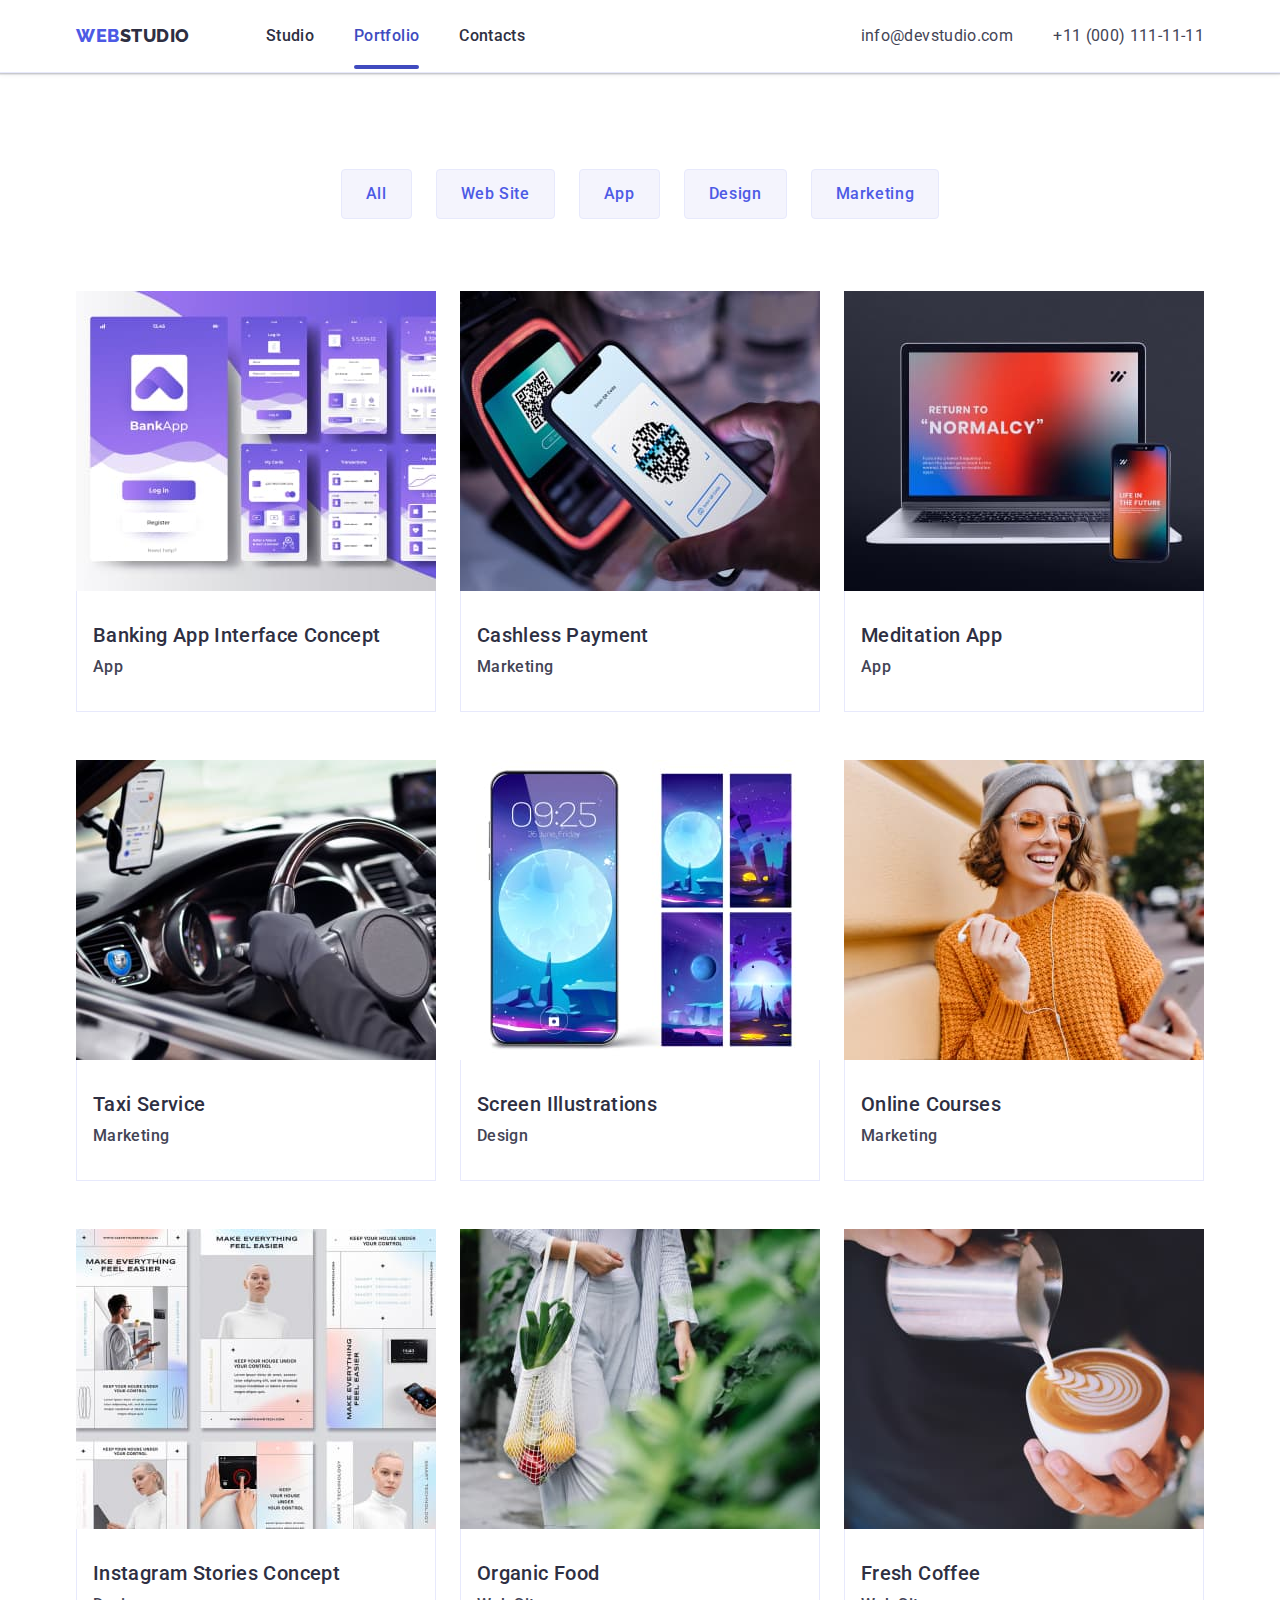
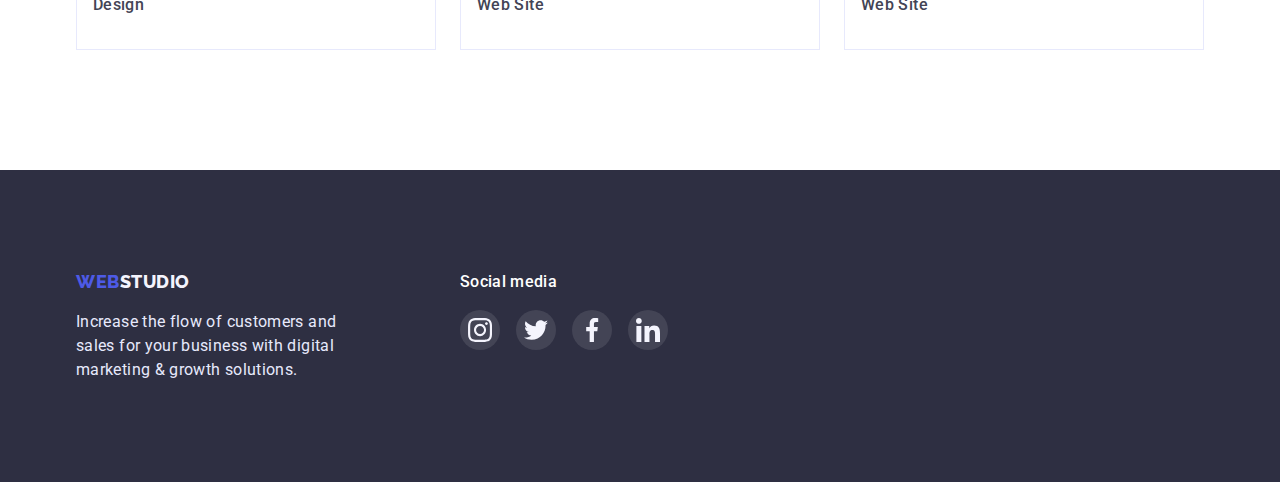
==== portfolio.html @ cc0b4521 "Initial commit" ====
<!DOCTYPE html>
<html lang="en">
  <head>
    <meta charset="UTF-8" />
    <meta http-equiv="X-UA-Compatible" content="IE=edge" />
    <meta name="viewport" content="width=device-width, initial-scale=1.0" />
    <title>Portfolio</title>
    <link
      rel="stylesheet"
      href="https://cdnjs.cloudflare.com/ajax/libs/modern-normalize/1.0.0/modern-normalize.min.css"
    />
    <link rel="stylesheet" href="./css/styles.css" />
    <link rel="preconnect" href="https://fonts.googleapis.com" />
    <link rel="preconnect" href="https://fonts.gstatic.com" crossorigin />
    <link
      href="https://fonts.googleapis.com/css2?family=Raleway:wght@800&family=Roboto:wght@400;500;700;900&display=swap"
      rel="stylesheet"
    />
  </head>
  <body>
    <header class="header">
      <div class="container header-container">
        <nav class="header-navigation">
          <a href="./index.html" class="header-link link"
            ><span class="header-link-span">Web</span>Studio</a
          >
          <ul class="header-list list">
            <li class="header-item">
              <a href="./index.html" class="header-item-link text link"
                >Studio</a
              >
            </li>
            <li class="header-item">
              <a
                href="./portfolio.html"
                class="header-item-link text link active"
                >Portfolio</a
              >
            </li>
            <li class="header-item">
              <a href="" class="header-item-link text link">Contacts</a>
            </li>
          </ul>
        </nav>
        <address class="header-address">
          <ul class="header-address-list list">
            <li class="header-address-list-item">
              <a
                href="mailto:info@devstudio.com"
                class="header-address-list-link text link"
                >info@devstudio.com</a
              >
            </li>
            <li class="header-address-list-item">
              <a
                href="tel:+110001111111"
                class="header-address-list-link text link"
                >+11 (000) 111-11-11</a
              >
            </li>
          </ul>
        </address>
      </div>
    </header>
    <main>
      <!--Portfolio section-->
      <section class="portfolio">
        <div class="container">
          <h1 class="visually-hidden">Navigation</h1>
          <ul class="portfolio-list list button-content">
            <li class="portfolio-item">
              <button type="button" class="portfolio-button">All</button>
            </li>
            <li class="portfolio-item">
              <button type="button" class="portfolio-button">Web Site</button>
            </li>
            <li class="portfolio-item">
              <button type="button" class="portfolio-button">App</button>
            </li>
            <li class="portfolio-item">
              <button type="button" class="portfolio-button">Design</button>
            </li>
            <li class="portfolio-item">
              <button type="button" class="portfolio-button">Marketing</button>
            </li>
          </ul>
          <ul class="portfolio-pictures-list list">
            <li class="portfolio-pictures-item">
              <a class="portfolio-pictures-link link" href="">
                <div class="portfolio-pictures-wrap">
                  <img
                    src="./images/portfolio-images/portfolio-1.jpg"
                    alt="portfolio example"
                    width="360"
                    height="300"
                  />
                  <p class="portfolio-pictures-overlay">
                    14 Stylish and User-Friendly App Design Concepts · Task
                    Manager App · Calorie Tracker App · Exotic Fruit Ecommerce
                    App · Cloud Storage App
                  </p>
                </div>
                <div class="portfolio-content">
                  <h2 class="portfolio-title">Banking App Interface Concept</h2>
                  <p class="portfolio-description text">App</p>
                </div>
              </a>
            </li>
            <li class="portfolio-pictures-item">
              <a class="portfolio-pictures-link link" href="">
                <div class="portfolio-pictures-wrap">
                  <img
                    src="./images/portfolio-images/portfolio-2.jpg"
                    alt="portfolio example"
                    width="360"
                    height="300"
                  />
                  <p class="portfolio-pictures-overlay">
                    14 Stylish and User-Friendly App Design Concepts · Task
                    Manager App · Calorie Tracker App · Exotic Fruit Ecommerce
                    App · Cloud Storage App
                  </p>
                </div>
                <div class="portfolio-content">
                  <h2 class="portfolio-title">Cashless Payment</h2>
                  <p class="portfolio-description text">Marketing</p>
                </div>
              </a>
            </li>
            <li class="portfolio-pictures-item">
              <a class="portfolio-pictures-link link" href="">
                <div class="portfolio-pictures-wrap">
                  <img
                    src="./images/portfolio-images/portfolio-3.jpg"
                    alt="portfolio example"
                    width="360"
                    height="300"
                  />
                  <p class="portfolio-pictures-overlay">
                    14 Stylish and User-Friendly App Design Concepts · Task
                    Manager App · Calorie Tracker App · Exotic Fruit Ecommerce
                    App · Cloud Storage App
                  </p>
                </div>
                <div class="portfolio-content">
                  <h2 class="portfolio-title">Meditation App</h2>
                  <p class="portfolio-description text">App</p>
                </div>
              </a>
            </li>
            <li class="portfolio-pictures-item">
              <a class="portfolio-pictures-link link" href="">
                <div class="portfolio-pictures-wrap">
                  <img
                    src="./images/portfolio-images/portfolio-4.jpg"
                    alt="portfolio example"
                    width="360"
                    height="300"
                  />
                  <p class="portfolio-pictures-overlay">
                    14 Stylish and User-Friendly App Design Concepts · Task
                    Manager App · Calorie Tracker App · Exotic Fruit Ecommerce
                    App · Cloud Storage App
                  </p>
                </div>
                <div class="portfolio-content">
                  <h2 class="portfolio-title">Taxi Service</h2>
                  <p class="portfolio-description text">Marketing</p>
                </div>
              </a>
            </li>
            <li class="portfolio-pictures-item">
              <a class="portfolio-pictures-link link" href="">
                <div class="portfolio-pictures-wrap">
                  <img
                    src="./images/portfolio-images/portfolio-5.jpg"
                    alt="portfolio example"
                    width="360"
                    height="300"
                  />
                  <p class="portfolio-pictures-overlay">
                    14 Stylish and User-Friendly App Design Concepts · Task
                    Manager App · Calorie Tracker App · Exotic Fruit Ecommerce
                    App · Cloud Storage App
                  </p>
                </div>
                <div class="portfolio-content">
                  <h2 class="portfolio-title">Screen Illustrations</h2>
                  <p class="portfolio-description text">Design</p>
                </div>
              </a>
            </li>
            <li class="portfolio-pictures-item">
              <a class="portfolio-pictures-link link" href="">
                <div class="portfolio-pictures-wrap">
                  <img
                    src="./images/portfolio-images/portfolio-6.jpg"
                    alt="portfolio example"
                    width="360"
                    height="300"
                  />
                  <p class="portfolio-pictures-overlay">
                    14 Stylish and User-Friendly App Design Concepts · Task
                    Manager App · Calorie Tracker App · Exotic Fruit Ecommerce
                    App · Cloud Storage App
                  </p>
                </div>
                <div class="portfolio-content">
                  <h2 class="portfolio-title">Online Courses</h2>
                  <p class="portfolio-description text">Marketing</p>
                </div>
              </a>
            </li>
            <li class="portfolio-pictures-item">
              <a class="portfolio-pictures-link link" href="">
                <div class="portfolio-pictures-wrap">
                  <img
                    src="./images/portfolio-images/portfolio-7.jpg"
                    alt="portfolio example"
                    width="360"
                    height="300"
                  />
                  <p class="portfolio-pictures-overlay">
                    14 Stylish and User-Friendly App Design Concepts · Task
                    Manager App · Calorie Tracker App · Exotic Fruit Ecommerce
                    App · Cloud Storage App
                  </p>
                </div>
                <div class="portfolio-content">
                  <h2 class="portfolio-title">Instagram Stories Concept</h2>
                  <p class="portfolio-description text">Design</p>
                </div>
              </a>
            </li>
            <li class="portfolio-pictures-item">
              <a class="portfolio-pictures-link link" href="">
                <div class="portfolio-pictures-wrap">
                  <img
                    src="./images/portfolio-images/portfolio-8.jpg"
                    alt="portfolio example"
                    width="360"
                    height="300"
                  />
                  <p class="portfolio-pictures-overlay">
                    14 Stylish and User-Friendly App Design Concepts · Task
                    Manager App · Calorie Tracker App · Exotic Fruit Ecommerce
                    App · Cloud Storage App
                  </p>
                </div>
                <div class="portfolio-content">
                  <h2 class="portfolio-title">Organic Food</h2>
                  <p class="portfolio-description text">Web Site</p>
                </div>
              </a>
            </li>
            <li class="portfolio-pictures-item">
              <a class="portfolio-pictures-link link" href="">
                <div class="portfolio-pictures-wrap">
                  <img
                    src="./images/portfolio-images/portfolio-9.jpg"
                    alt="portfolio example"
                    width="360"
                    height="300"
                  />
                  <p class="portfolio-pictures-overlay">
                    14 Stylish and User-Friendly App Design Concepts · Task
                    Manager App · Calorie Tracker App · Exotic Fruit Ecommerce
                    App · Cloud Storage App
                  </p>
                </div>
                <div class="portfolio-content">
                  <h2 class="portfolio-title">Fresh Coffee</h2>
                  <p class="portfolio-description text">Web Site</p>
                </div>
              </a>
            </li>
          </ul>
        </div>
      </section>
      <!--/Portfolio section-->
    </main>
    <footer class="footer">
      <div class="container footer-container">
        <div class="footer-main-container">
          <a href="./index.html" class="footer-link link"
            ><span class="header-link-span">Web</span>Studio</a
          >
          <p class="footer-description text">
            Increase the flow of customers and sales for your business with
            digital marketing & growth solutions.
          </p>
        </div>
        <div class="footer-social">
          <h2 class="footer-subtitle">Social media</h2>
          <ul class="footer-social-list list">
            <li class="footer-social-item">
              <a class="footer-social-link link" href="">
                <svg class="footer-social-icon">
                  <use href="./images/symbol-defs.svg#icon-instagram"></use>
                </svg>
              </a>
            </li>
            <li class="footer-social-item">
              <a class="footer-social-link link" href="">
                <svg class="footer-social-icon">
                  <use href="./images/symbol-defs.svg#icon-twitter"></use>
                </svg>
              </a>
            </li>
            <li class="footer-social-item">
              <a class="footer-social-link link" href="">
                <svg class="footer-social-icon">
                  <use href="./images/symbol-defs.svg#icon-facebook"></use>
                </svg>
              </a>
            </li>
            <li class="footer-social-item">
              <a class="footer-social-link link" href="">
                <svg class="footer-social-icon">
                  <use href="./images/symbol-defs.svg#icon-linkedin"></use>
                </svg>
              </a>
            </li>
          </ul>
        </div>
      </div>
    </footer>
  </body>
</html>
---- css/styles.css ----
:root {
  --secondary-text-font: "Raleway", sans-serif;
  --secondary-title-color: #ffffff;
  --text-color: #434455;
}
h1,
h2,
h3,
h4,
h5,
h6 {
  margin: 0;
}
p {
  margin: 0;
}
ul {
  padding: 0;
  margin: 0;
}
img {
  display: block;
  max-width: 100%;
  height: auto;
}
body {
  font-family: "Roboto", sans-serif;
  color: #2e2f42;
  line-height: 1.2;
  letter-spacing: 0.02em;
  font-size: 18px;
  font-weight: 500;
}
.container {
  width: 1158px;
  padding: 0 15px;
  margin: 0 auto;
}
.visually-hidden {
  position: absolute;
  width: 1px;
  height: 1px;
  margin: -1px;
  border: 0;
  padding: 0;
  white-space: nowrap;
  clip-path: inset(100%);
  clip: rect(0 0 0 0);
  overflow: hidden;
}
.link {
  text-decoration: none;
}
.list {
  list-style: none;
}
.text {
  font-size: 16px;
  line-height: 1.5;
}
/*---------------header---------------*/
.header {
  border-bottom: 1px solid #e7e9fc;
  box-shadow: 0px 2px 1px rgba(46, 47, 66, 0.08),
    0px 1px 1px rgba(46, 47, 66, 0.16), 0px 1px 6px rgba(46, 47, 66, 0.08);
}
.header-navigation {
  display: flex;
  align-items: center;
}
.header-container {
  display: flex;
  align-items: center;
}
.header-link {
  font-family: var(--secondary-text-font);
  font-weight: 800;
  line-height: 1.33;
  display: flex;
  align-items: center;
  letter-spacing: 0.03em;
  text-transform: uppercase;
  color: #2e2f42;
  padding: 24px 0;
  margin-right: 76px;
}
.header-link-span {
  color: #4d5ae5;
}
.header-list {
  display: flex;
  gap: 40px;
}
.header-item {
}
.header-item-link {
  color: #2e2f42;
  transition-property: color;
  transition-duration: 250ms;
  transition-timing-function: cubic-bezier(0.4, 0, 0.2, 1);
  position: relative;
}
.header-item-link:hover,
.header-item-link:focus {
  color: #404bbf;
}
.header-item-link.active {
  color: #404bbf;
}
.header-item-link.active::after {
  content: "";
  width: 100%;
  height: 4px;
  border-radius: 2px;
  background-color: #404bbf;
  position: absolute;
  left: 0;
  bottom: -24px;
}
.header-address {
  margin-left: auto;
}
.header-address-list {
  display: flex;
  align-items: center;
  gap: 40px;
}
.header-address-list-item {
}
.header-address-list-link {
  font-style: normal;
  font-weight: 400;
  color: var(--text-color);
  transition-property: color;
  transition-duration: 250ms;
  transition-timing-function: cubic-bezier(0.4, 0, 0.2, 1);
}
.header-address-list-link:hover,
.header-address-list-link:focus {
  color: #404bbf;
}
/*---------------hero---------------*/
.hero {
  background-image: linear-gradient(
      rgba(46, 47, 66, 0.7),
      rgba(46, 47, 66, 0.7)
    ),
    url(../images/hero-bg.jpg);
  background-repeat: no-repeat;
  background-position: center;
  background-size: 1440px;
  padding: 188px 0;
}
.hero-title {
  font-size: 56px;
  line-height: 1.07;
  text-align: center;
  color: var(--secondary-title-color);
  margin-bottom: 48px;
  width: 496px;
  margin-left: auto;
  margin-right: auto;
}
.hero-button {
  font-family: inherit;
  font-weight: 500;
  font-size: 16px;
  line-height: 1.5;
  letter-spacing: 0.04em;
  color: var(--secondary-title-color);
  cursor: pointer;
  background: #4d5ae5;
  display: block;
  margin: auto;
  box-shadow: 0px 4px 4px rgba(0, 0, 0, 0.15);
  border-radius: 4px;
  padding: 16px 32px;
  gap: 10px;
  transition-property: background-color, box-shadow;
  transition-duration: 250ms;
  transition-timing-function: cubic-bezier(0.4, 0, 0.2, 1);
}
.hero-button:hover,
.hero-button:focus {
  background-color: #404bbf;
}
/*---------------services---------------*/
.services {
  padding-top: 120px;
}
.services-container {
}
.services-icon-link {
  display: flex;
  justify-content: center;
  align-items: center;
  height: 112px;
  background-color: #f4f4fd;
  margin-bottom: 8px;
}
.services-icon-item {
  width: 64px;
  height: 64px;
}
.services-list {
  display: flex;
  flex-grow: 1;
  gap: 24px;
}
.services-item {
  width: calc((100% - 72px) / 4);
}
.services-subtitle {
  font-size: 20px;
  margin-bottom: 8px;
  font-weight: 500;
}
.services-description {
  color: var(--text-color);
  font-weight: 400;
}
/*---------------gallery---------------*/
.gallery {
  padding: 120px 0;
}
.gallery-content {
  display: flex;
  flex-wrap: wrap;
  gap: 24px;
}
.gallery-title {
  font-size: 36px;
  line-height: 1.11;
  text-align: center;
  text-transform: capitalize;
  margin-bottom: 72px;
}
.gallery-list {
}
.gallery-item {
}
/*---------------team---------------*/
.team {
  background: #f4f4fd;
  padding: 120px 0;
}
.team-container {
}
.team-title {
  font-size: 36px;
  line-height: 1.11;
  text-align: center;
  text-transform: capitalize;
  margin-bottom: 72px;
}
.team-list {
  display: flex;
  flex-wrap: wrap;
  gap: 24px;
}
.team-item {
}
.team-content {
  background: var(--secondary-title-color);
  box-shadow: 0px 1px 6px rgba(46, 47, 66, 0.08),
    0px 1px 1px rgba(46, 47, 66, 0.16), 0px 2px 1px rgba(46, 47, 66, 0.08);
  border-radius: 0px 0px 4px 4px;
  padding: 32px 16px;
}
.team-subtitle {
  font-size: 20px;
  text-align: center;
  margin-bottom: 8px;
  font-weight: 500;
}
.team-description {
  font-weight: 400;
  text-align: center;
  color: var(--text-color);
  margin-bottom: 8px;
}
.team-social-list {
  display: flex;
  gap: 24px;
  justify-content: center;
}
.team-social-item {
}
.team-social-link {
  display: flex;
  justify-content: center;
  align-items: center;
  width: 40px;
  height: 40px;
  border-radius: 50%;
  background-color: #4d5ae5;
  transition-property: background-color;
  transition-duration: 250ms;
  transition-timing-function: cubic-bezier(0.4, 0, 0.2, 1);
}
.team-social-link:is(:hover, :focus) {
  background-color: #404bbf;
}
.team-social-icon {
  width: 16px;
  height: 16px;
}
/*---------------customers---------------*/
.customers {
  padding: 130px 0 120px;
}
.customers-subtitle {
  font-size: 36px;
  line-height: 1.11;
  text-align: center;
  letter-spacing: 0.02em;
  text-transform: capitalize;
  margin-bottom: 72px;
}
.customers-list {
  display: flex;
  gap: 24px;
  justify-content: center;
  align-items: center;
}
.customers-item {
}
.customers-item:focus {
  border: 1px solid #404bbf;
  border-radius: 4px;
}

.customers-link {
  display: flex;
  align-items: center;
  justify-content: center;
  border: 1px solid #8e8f99;
  border-radius: 4px;
  width: 168px;
  height: 88px;
  color: #8e8f99;
  transition-property: color, border-color;
  transition-duration: 250ms;
  transition-timing-function: cubic-bezier(0.4, 0, 0.2, 1);
}
.customers-link:is(:hover, :focus) {
  color: #404bbf;
  border-color: #404bbf;
}
.customers-icon {
  width: 104px;
  height: 56px;
  fill: currentColor;
}
/*---------------footer---------------*/
.footer {
  background: #2e2f42;
  padding: 100px 0;
}
.footer-container {
  display: flex;
}
.footer-main-container {
  margin-right: 120px;
}
.footer-link {
  font-family: var(--secondary-text-font);
  font-weight: 800;
  line-height: 1.33;
  display: flex;
  align-items: center;
  letter-spacing: 0.03em;
  text-transform: uppercase;
  color: #f4f4fd;
  margin-bottom: 16px;
}
.footer-description {
  color: #e7e9fc;
  font-weight: 400;
  max-width: 264px;
}
.footer-social {
}
.footer-subtitle {
  font-weight: 500;
  font-size: 16px;
  line-height: 1.5;
  letter-spacing: 0.02em;
  color: var(--secondary-title-color);
  margin-bottom: 16px;
}
.footer-social-list {
  display: flex;
  gap: 16px;
  align-items: center;
}
.footer-social-item {
}
.footer-social-item:focus {
  background-color: #31d0aa;
}
.footer-social-link {
  display: flex;
  justify-content: center;
  align-items: center;
  width: 40px;
  height: 40px;
  border-radius: 50%;
  background-color: rgba(255, 255, 255, 0.1);
  color: #f4f4fd;
  transition-property: background-color;
  transition-duration: 250ms;
  transition-timing-function: cubic-bezier(0.4, 0, 0.2, 1);
}
.footer-social-link:is(:hover, :focus) {
  background-color: #31d0aa;
}
.footer-social-icon {
  width: 24px;
  height: 24px;
}
.footer-subscribe {
  margin-left: 80px;
}
.subscribe-text {
  font-weight: 500;
  font-size: 16px;
  line-height: 1.5;
  letter-spacing: 0.02em;
  color: var(--secondary-title-color);
  margin-bottom: 16px;
}
.footer-subscribe-form {
  display: flex;
  gap: 24px;
}
.footer-input {
  border: 1px solid rgba(255, 255, 255, 0.3);
  filter: drop-shadow(0px 4px 4px rgba(0, 0, 0, 0.15));
  color: rgba(255, 255, 255, 0.6);
  border-radius: 4px;
  min-width: 264px;
  min-height: 40px;
  background-color: transparent;
  outline: transparent;
  padding: 8px 16px;
  transition: border-color 250ms cubic-bezier(0.4, 0, 0.2, 1);
}
.footer-input:focus {
  border-color: #4d5ae5;
}
.footer-input::placeholder {
  font-weight: 400;
  font-size: 12px;
  line-height: 2;
  letter-spacing: 0.04em;
  color: rgba(255, 255, 255, 0.6);
  padding-bottom: 16px;
}
.footer-submit-button {
  display: flex;
  gap: 16px;
  align-items: center;
  justify-content: center;
  cursor: pointer;
  font-family: inherit;
  font-weight: 500;
  font-size: 16px;
  line-height: 1.5;
  letter-spacing: 0.04em;
  height: 40px;
  min-width: 165px;
  color: var(--secondary-title-color);
  padding: 8px 24px;
  background-color: #4d5ae5;
  border-radius: 4px;
  transition-property: background-color;
  transition-duration: 250ms;
  transition-timing-function: cubic-bezier(0.4, 0, 0.2, 1);
}
.footer-submit-button:is(:hover, :focus) {
  background-color: #404bbf;
}

.telegram-button {
  fill: #fff;
}

/*---------------portfolio---------------*/
.portfolio {
  padding-top: 96px;
  padding-bottom: 120px;
}
.portfolio-list {
  display: flex;
  justify-content: center;
  gap: 24px;
  margin-bottom: 72px;
}
.portfolio-item {
}
.portfolio-button {
  font-family: inherit;
  font-weight: 500;
  font-size: 16px;
  line-height: 1.5;
  letter-spacing: 0.04em;
  color: #4d5ae5;
  cursor: pointer;
  background: #f4f4fd;
  padding: 12px 24px;
  border: 1px solid #e7e9fc;
  border-radius: 4px;
  transition-property: background-color, box-shadow, color, border-color;
  transition-duration: 250ms;
  transition-timing-function: cubic-bezier(0.4, 0, 0.2, 1);
}
.portfolio-button:hover,
.portfolio-button:focus {
  color: #ffffff;
  background-color: #404bbf;
  border-color: #404bbf;
  box-shadow: 0px 3px 1px rgba(0, 0, 0, 0.1), 0px 2px 1px rgba(0, 0, 0, 0.08),
    0px 2px 2px rgba(0, 0, 0, 0.12);
}
.portfolio-content {
  background: #ffffff;
  border: 1px solid #e7e9fc;
  border-top: none;
  padding: 32px 16px;
  transition-property: box-shadow;
  transition-duration: 250ms;
  transition-timing-function: cubic-bezier(0.4, 0, 0.2, 1);
}
.portfolio-content:is(:hover, :focus) {
  box-shadow: 0px 1px 6px rgba(46, 47, 66, 0.08),
    0px 1px 1px rgba(46, 47, 66, 0.16), 0px 2px 1px rgba(46, 47, 66, 0.08);
}
.portfolio-pictures-list {
  display: flex;
  flex-wrap: wrap;
  gap: 48px 24px;
}
.portfolio-pictures-link {
  display: block;
  transition-property: box-shadow;
  transition-duration: 250ms;
  transition-timing-function: cubic-bezier(0.4, 0, 0.2, 1);
}
.portfolio-pictures-link:hover {
  box-shadow: 0px 1px 6px rgba(46, 47, 66, 0.08),
    0px 1px 1px rgba(46, 47, 66, 0.16), 0px 2px 1px rgba(46, 47, 66, 0.08);
}
.portfolio-pictures-item {
}
.portfolio-pictures-wrap {
  position: relative;
  overflow: hidden;
}
.portfolio-pictures-overlay {
  font-weight: 400;
  font-size: 16px;
  line-height: 1.5;
  letter-spacing: 0.02em;
  color: #f4f4fd;
  background-color: #4d5ae5;
  padding: 40px 32px;
  position: absolute;
  top: 0;
  left: 0;
  width: 100%;
  height: 100%;
  transform: translateY(100%);
  transition: transform 250ms cubic-bezier(0.4, 0, 0.2, 1);
  overflow: auto;
}
.portfolio-pictures-link:hover .portfolio-pictures-overlay {
  transform: translateY(0);
}
.portfolio-title {
  font-size: 20px;
  font-weight: 500;
  margin-bottom: 8px;
  color: #2e2f42;
}
.portfolio-description {
  color: var(--text-color);
}
/*---------------modal---------------*/
.backdrop {
  background-color: rgba(46, 47, 66, 0.4);
  width: 100%;
  height: 100%;
  position: fixed;
  top: 0;
  left: 0;
  transition-property: opacity, visibility;
  transition-duration: 250ms;
  transition-timing-function: cubic-bezier(0.4, 0, 0.2, 1);
}
.modal {
  width: 408px;
  height: 584px;
  padding: 72px 24px 24px;
  background-color: #fcfcfc;
  box-shadow: 0px 1px 1px rgba(0, 0, 0, 0.14), 0px 1px 3px rgba(0, 0, 0, 0.12),
    0px 2px 1px rgba(0, 0, 0, 0.2);
  border-radius: 4px;
  position: absolute;
  top: 50%;
  left: 50%;
  transform: translate(-50%, -50%);
}
.modal-close-button {
  background-color: #e7e9fc;
  border: 1px solid rgba(0, 0, 0, 0.1);
  border-radius: 50%;
  cursor: pointer;
  margin-left: auto;
  width: 24px;
  height: 24px;
  display: flex;
  justify-content: center;
  align-items: center;
  transition: background-color 250ms cubic-bezier(0.4, 0, 0.2, 1);
  position: absolute;
  left: 0;
  top: 24px;
  transform: translateX(360px);
}
.modal-close-button:is(:hover, :focus) {
  background-color: #404bbf;
}
.modal-close-button:is(:hover, :focus) .modal-close-item {
  fill: #fff;
}
.modal-close-item {
  width: 8px;
  height: 8px;
  fill: #000;
  transition: fill 250ms cubic-bezier(0.4, 0, 0.2, 1);
}
.is-hidden {
  opacity: 0;
  visibility: hidden;
  pointer-events: none;
}
.modal-title {
  font-size: 16px;
  line-height: 1.5;
  text-align: center;
  letter-spacing: 0.02em;
  color: #2e2f42;
  margin-bottom: 16px;
}
.modal-form {
}
.modal-label {
  font-weight: 400;
  font-size: 12px;
  line-height: 1.16;
  letter-spacing: 0.01em;
  color: #8e8f99;
  margin-bottom: 4px;
  display: block;
}
.modal-form-input {
  border: 1px solid rgba(33, 33, 33, 0.2);
  border-radius: 4px;
  width: 100%;
  height: 40px;
  padding: 8px 16px;
  padding-left: 38px;
  transition: border-color 250ms cubic-bezier(0.4, 0, 0.2, 1);
  overflow: auto;
  outline: transparent;
}
.modal-form-input:focus {
  border-color: #4d5ae5;
}
.modal-form-input:focus + .modal-form-icon {
  fill: #4d5ae5;
}
.modal-form-group {
  position: relative;
  margin-bottom: 8px;
}
.modal-form-icon {
  position: absolute;
  left: 16px;
  top: 50%;
  transform: translateY(-50%);
  transition: fill 250ms cubic-bezier(0.4, 0, 0.2, 1);
}
.modal-form-phone {
}
.modal-form-email {
}
.modal-form-comment {
}
.modal-form-textarea {
  min-height: 120px;
  border: 1px solid rgba(33, 33, 33, 0.2);
  border-radius: 4px;
  width: 100%;
  height: 40px;
  padding: 8px 16px;
  transition: border-color 250ms cubic-bezier(0.4, 0, 0.2, 1);
  overflow: auto;
  outline: transparent;
  resize: none;
  display: block;
  margin-top: 4px;
}
.modal-form-textarea:focus {
  border-color: #4d5ae5;
}
.modal-textarea {
  font-weight: 400;
  font-size: 12px;
  line-height: 1.16;
  letter-spacing: 0.01em;
  color: #8e8f99;
  display: block;
}
.modal-form-textarea::placeholder {
  font-weight: 400;
  font-size: 12px;
  line-height: 1.33;
  letter-spacing: 0.04em;
  color: rgba(117, 117, 117, 0.5);
}
.modal-check-label {
  display: flex;
  justify-content: center;
  align-items: center;
  margin-top: 16px;
}
.modal-form-checkbox {
}
.modal-form-check-icon {
  display: flex;
  justify-content: center;
  align-items: center;
  width: 16px;
  height: 16px;
  border: 1.25px solid #2e2f42;
  border-radius: 2px;
  margin-right: 8px;
  transition: background-color, border-color 250ms cubic-bezier(0.4, 0, 0.2, 1);
}
.checkbox-icon {
  opacity: 0;
  transition: fill, opacity 250ms cubic-bezier(0.4, 0, 0.2, 1);
}
.modal-form-checkbox:checked + .modal-form-check-icon {
  background-color: #404bbf;
  border-color: #404bbf;
}
.modal-form-checkbox:checked + .modal-form-check-icon .checkbox-icon {
  opacity: 1;
  fill: #f4f4fd;
}
.modal-form-option {
  font-weight: 400;
  font-size: 12px;
  line-height: 1.16;
  letter-spacing: 0.01em;
  color: #8e8f99;
  margin-bottom: 4px;
  display: flex;
  align-items: center;
}
.modal-form-link {
  margin-left: 4px;
  text-decoration-line: underline;
  color: #4d5ae5;
}
.modal-form-button {
  font-family: inherit;
  font-weight: 500;
  font-size: 16px;
  line-height: 1.5;
  letter-spacing: 0.04em;
  color: #fff;
  background-color: #4d5ae5;
  cursor: pointer;
  padding: 16px 32px;
  border: 1px solid #e7e9fc;
  border-radius: 4px;
  box-shadow: 0px 4px 4px rgba(0, 0, 0, 0.15);
  width: 169px;
  height: 56px;
  display: block;
  margin: 24px auto 0;
}
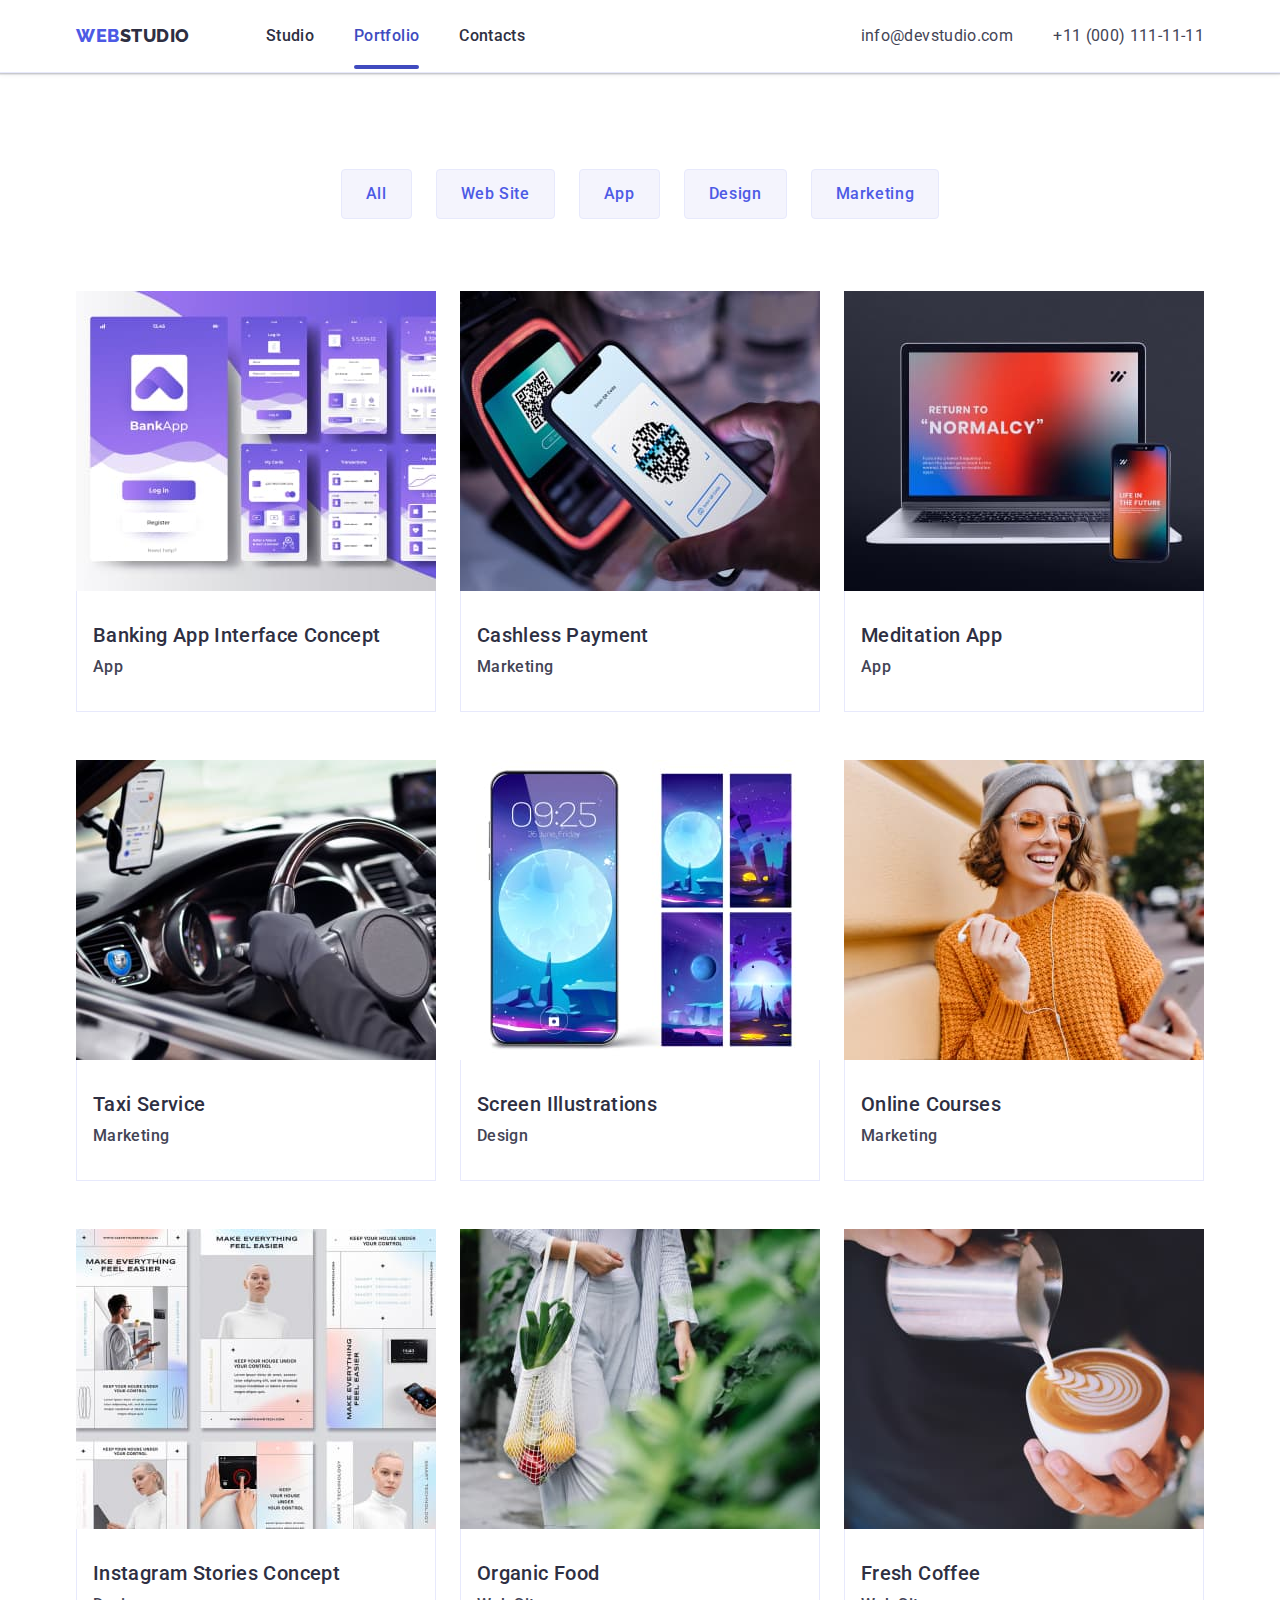
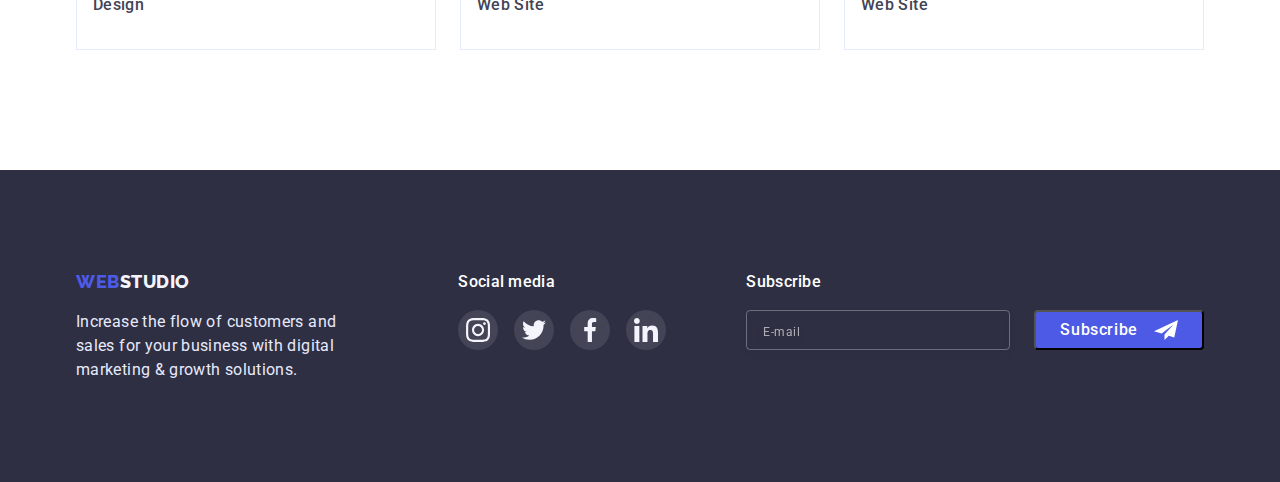
==== commit 7fb5e1da: "Homework draft" ====
--- a/portfolio.html
+++ b/portfolio.html
@@ -323,6 +323,23 @@
             </li>
           </ul>
         </div>
+        <div class="footer-subscribe">
+          <p class="subscribe-text">Subscribe</p>
+          <form class="footer-subscribe-form">
+            <input
+              type="text"
+              name="subscribe"
+              class="footer-input"
+              placeholder="E-mail"
+            />
+            <button type="submit" class="footer-submit-button">
+              Subscribe
+              <svg class="telegram-button" width="24px" height="24px">
+                <use href="./images/symbol-defs.svg#icon-telegram"></use>
+              </svg>
+            </button>
+          </form>
+        </div>
       </div>
     </footer>
   </body>
--- a/css/styles.css
+++ b/css/styles.css
@@ -186,21 +186,15 @@
 }
 /*---------------services---------------*/
 .services {
-  padding-top: 120px;
+  padding-top: 96px;
+  padding-bottom: 96px;
 }
 .services-container {
 }
 .services-icon-link {
-  display: flex;
-  justify-content: center;
-  align-items: center;
-  height: 112px;
-  background-color: #f4f4fd;
-  margin-bottom: 8px;
+  display: none;
 }
 .services-icon-item {
-  width: 64px;
-  height: 64px;
 }
 .services-list {
   display: flex;
@@ -242,7 +236,8 @@
 /*---------------team---------------*/
 .team {
   background: #f4f4fd;
-  padding: 120px 0;
+  padding-top: 96px;
+  padding-bottom: 96px;
 }
 .team-container {
 }
@@ -259,6 +254,7 @@
   gap: 24px;
 }
 .team-item {
+  width: 100%;
 }
 .team-content {
   background: var(--secondary-title-color);
@@ -307,7 +303,8 @@
 }
 /*---------------customers---------------*/
 .customers {
-  padding: 130px 0 120px;
+  padding-top: 96px;
+  padding-bottom: 96px;
 }
 .customers-subtitle {
   font-size: 36px;
@@ -324,6 +321,7 @@
   align-items: center;
 }
 .customers-item {
+  width: calc((100% - 48px) / 2);
 }
 .customers-item:focus {
   border: 1px solid #404bbf;
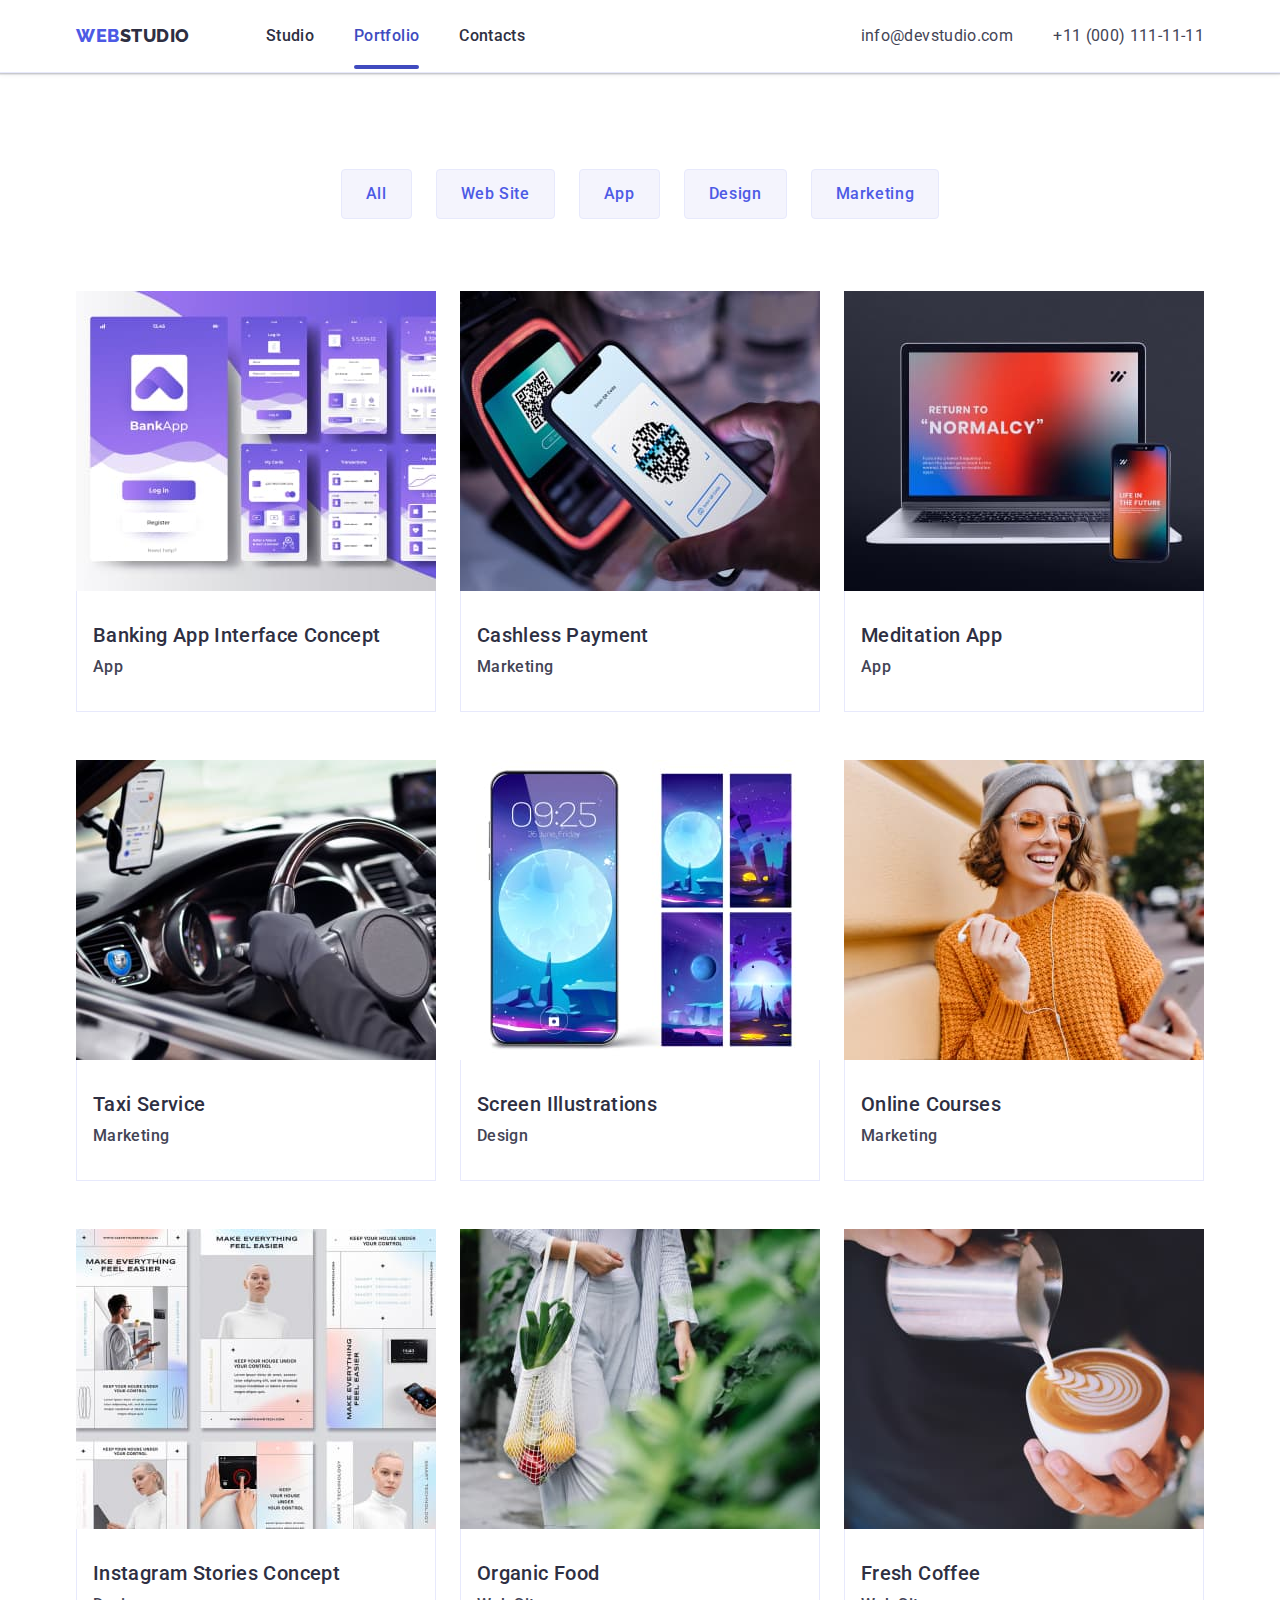
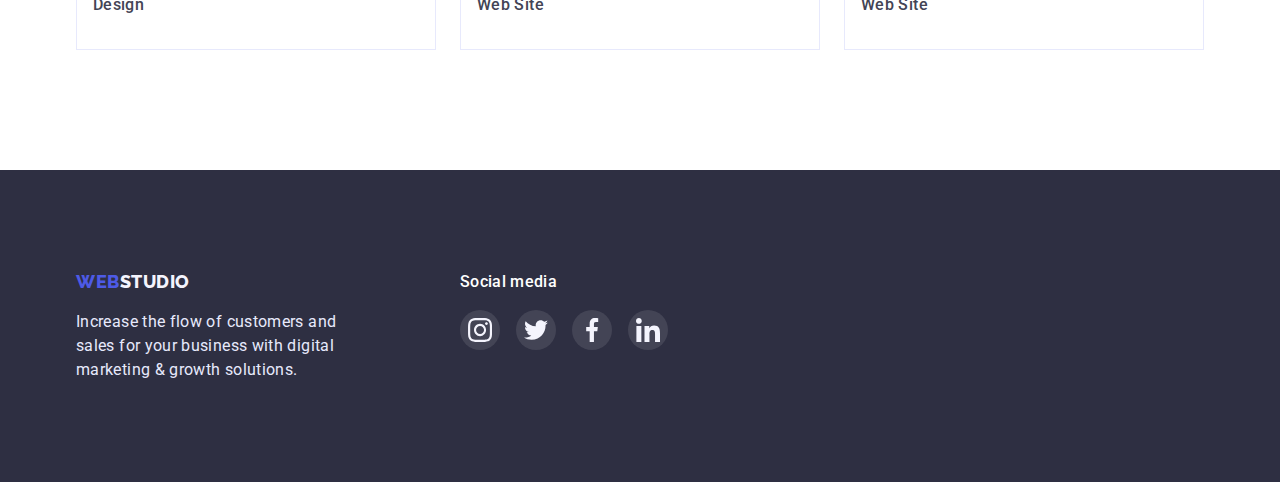
==== commit 12bfb054: "Revert "Homework draft"" ====
--- a/portfolio.html
+++ b/portfolio.html
@@ -323,23 +323,6 @@
             </li>
           </ul>
         </div>
-        <div class="footer-subscribe">
-          <p class="subscribe-text">Subscribe</p>
-          <form class="footer-subscribe-form">
-            <input
-              type="text"
-              name="subscribe"
-              class="footer-input"
-              placeholder="E-mail"
-            />
-            <button type="submit" class="footer-submit-button">
-              Subscribe
-              <svg class="telegram-button" width="24px" height="24px">
-                <use href="./images/symbol-defs.svg#icon-telegram"></use>
-              </svg>
-            </button>
-          </form>
-        </div>
       </div>
     </footer>
   </body>
--- a/css/styles.css
+++ b/css/styles.css
@@ -186,15 +186,21 @@
 }
 /*---------------services---------------*/
 .services {
-  padding-top: 96px;
-  padding-bottom: 96px;
+  padding-top: 120px;
 }
 .services-container {
 }
 .services-icon-link {
-  display: none;
+  display: flex;
+  justify-content: center;
+  align-items: center;
+  height: 112px;
+  background-color: #f4f4fd;
+  margin-bottom: 8px;
 }
 .services-icon-item {
+  width: 64px;
+  height: 64px;
 }
 .services-list {
   display: flex;
@@ -236,8 +242,7 @@
 /*---------------team---------------*/
 .team {
   background: #f4f4fd;
-  padding-top: 96px;
-  padding-bottom: 96px;
+  padding: 120px 0;
 }
 .team-container {
 }
@@ -254,7 +259,6 @@
   gap: 24px;
 }
 .team-item {
-  width: 100%;
 }
 .team-content {
   background: var(--secondary-title-color);
@@ -303,8 +307,7 @@
 }
 /*---------------customers---------------*/
 .customers {
-  padding-top: 96px;
-  padding-bottom: 96px;
+  padding: 130px 0 120px;
 }
 .customers-subtitle {
   font-size: 36px;
@@ -321,7 +324,6 @@
   align-items: center;
 }
 .customers-item {
-  width: calc((100% - 48px) / 2);
 }
 .customers-item:focus {
   border: 1px solid #404bbf;
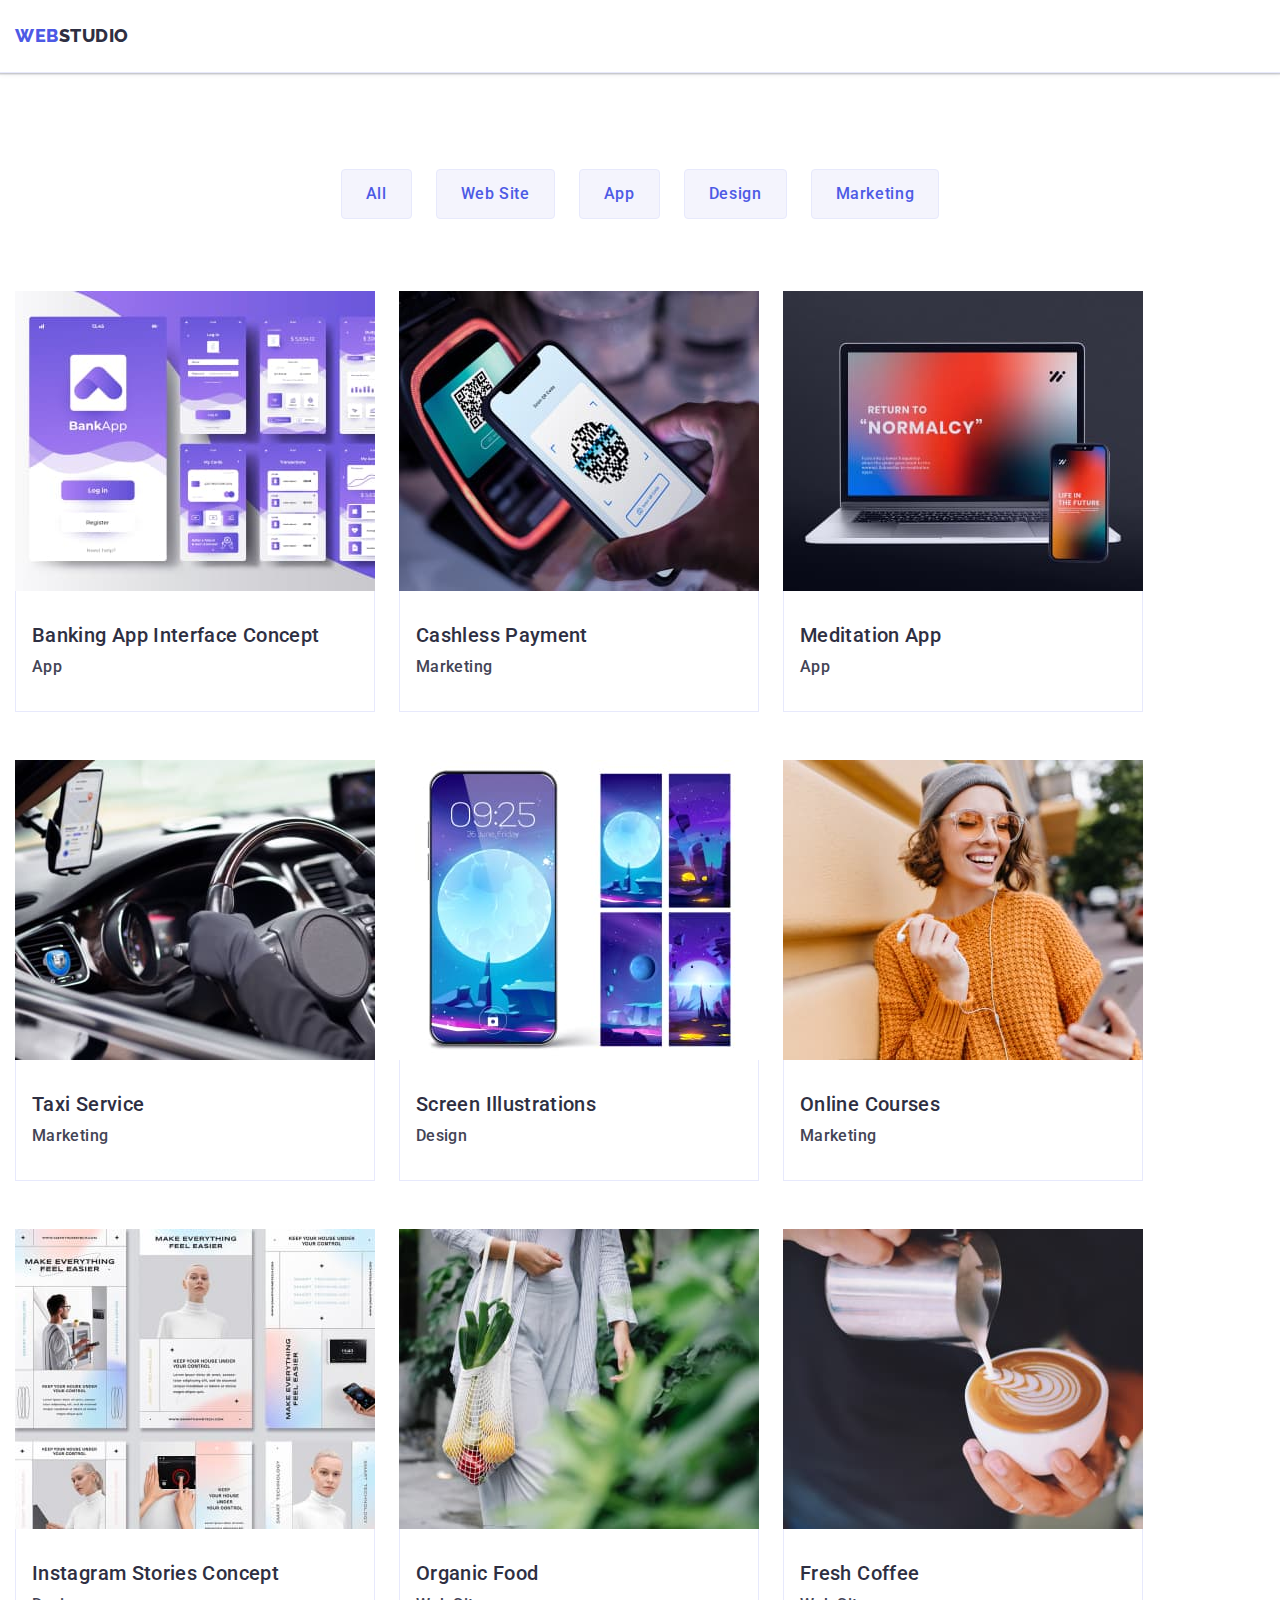
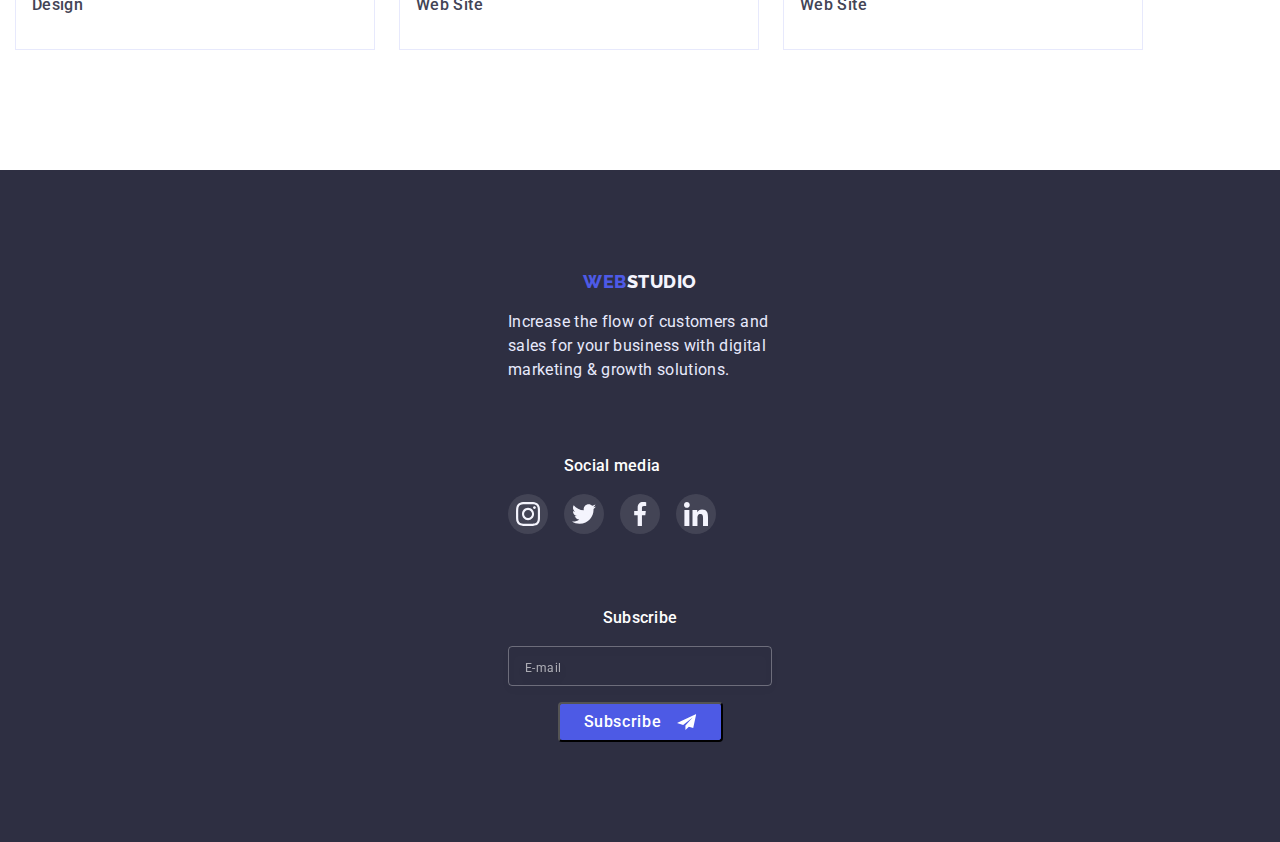
==== commit 0103cf28: "Adapted" ====
--- a/portfolio.html
+++ b/portfolio.html
@@ -281,47 +281,67 @@
     </main>
     <footer class="footer">
       <div class="container footer-container">
-        <div class="footer-main-container">
-          <a href="./index.html" class="footer-link link"
-            ><span class="header-link-span">Web</span>Studio</a
-          >
-          <p class="footer-description text">
-            Increase the flow of customers and sales for your business with
-            digital marketing & growth solutions.
-          </p>
+        <div class="footer-wrap-tab">
+          <div class="footer-main-container">
+            <a href="./index.html" class="footer-link link"
+              ><span class="header-link-span">Web</span>Studio</a
+            >
+            <p class="footer-description text">
+              Increase the flow of customers and sales for your business with
+              digital marketing & growth solutions.
+            </p>
+          </div>
+          <div class="footer-social">
+            <h2 class="footer-subtitle">Social media</h2>
+            <ul class="footer-social-list list">
+              <li class="footer-social-item">
+                <a class="footer-social-link link" href="">
+                  <svg class="footer-social-icon">
+                    <use href="./images/symbol-defs.svg#icon-instagram"></use>
+                  </svg>
+                </a>
+              </li>
+              <li class="footer-social-item">
+                <a class="footer-social-link link" href="">
+                  <svg class="footer-social-icon">
+                    <use href="./images/symbol-defs.svg#icon-twitter"></use>
+                  </svg>
+                </a>
+              </li>
+              <li class="footer-social-item">
+                <a class="footer-social-link link" href="">
+                  <svg class="footer-social-icon">
+                    <use href="./images/symbol-defs.svg#icon-facebook"></use>
+                  </svg>
+                </a>
+              </li>
+              <li class="footer-social-item">
+                <a class="footer-social-link link" href="">
+                  <svg class="footer-social-icon">
+                    <use href="./images/symbol-defs.svg#icon-linkedin"></use>
+                  </svg>
+                </a>
+              </li>
+            </ul>
+          </div>
         </div>
-        <div class="footer-social">
-          <h2 class="footer-subtitle">Social media</h2>
-          <ul class="footer-social-list list">
-            <li class="footer-social-item">
-              <a class="footer-social-link link" href="">
-                <svg class="footer-social-icon">
-                  <use href="./images/symbol-defs.svg#icon-instagram"></use>
-                </svg>
-              </a>
-            </li>
-            <li class="footer-social-item">
-              <a class="footer-social-link link" href="">
-                <svg class="footer-social-icon">
-                  <use href="./images/symbol-defs.svg#icon-twitter"></use>
-                </svg>
-              </a>
-            </li>
-            <li class="footer-social-item">
-              <a class="footer-social-link link" href="">
-                <svg class="footer-social-icon">
-                  <use href="./images/symbol-defs.svg#icon-facebook"></use>
-                </svg>
-              </a>
-            </li>
-            <li class="footer-social-item">
-              <a class="footer-social-link link" href="">
-                <svg class="footer-social-icon">
-                  <use href="./images/symbol-defs.svg#icon-linkedin"></use>
-                </svg>
-              </a>
-            </li>
-          </ul>
+        <div class="footer-subscribe">
+          <p class="subscribe-text">Subscribe</p>
+          <form class="footer-subscribe-form">
+            <input
+              type="text"
+              name="subscribe"
+              class="footer-input"
+              placeholder="E-mail"
+            />
+
+            <button type="submit" class="footer-submit-button">
+              Subscribe
+              <svg class="telegram-button" width="24px" height="24px">
+                <use href="./images/symbol-defs.svg#icon-telegram"></use>
+              </svg>
+            </button>
+          </form>
         </div>
       </div>
     </footer>
--- a/css/styles.css
+++ b/css/styles.css
@@ -32,7 +32,7 @@
   font-weight: 500;
 }
 .container {
-  width: 1158px;
+  width: 100%;
   padding: 0 15px;
   margin: 0 auto;
 }
@@ -64,11 +64,11 @@
   box-shadow: 0px 2px 1px rgba(46, 47, 66, 0.08),
     0px 1px 1px rgba(46, 47, 66, 0.16), 0px 1px 6px rgba(46, 47, 66, 0.08);
 }
+.header-container {
+  display: flex;
+  align-items: center;
+}
 .header-navigation {
-  display: flex;
-  align-items: center;
-}
-.header-container {
   display: flex;
   align-items: center;
 }
@@ -88,56 +88,23 @@
   color: #4d5ae5;
 }
 .header-list {
-  display: flex;
-  gap: 40px;
-}
-.header-item {
-}
-.header-item-link {
-  color: #2e2f42;
-  transition-property: color;
-  transition-duration: 250ms;
-  transition-timing-function: cubic-bezier(0.4, 0, 0.2, 1);
-  position: relative;
-}
-.header-item-link:hover,
-.header-item-link:focus {
-  color: #404bbf;
-}
-.header-item-link.active {
-  color: #404bbf;
-}
-.header-item-link.active::after {
-  content: "";
-  width: 100%;
-  height: 4px;
-  border-radius: 2px;
-  background-color: #404bbf;
+  display: none;
+}
+.header-address-list {
+  display: none;
+}
+.menu-open-button {
+  width: 32px;
+  height: 22px;
+  background-color: transparent;
+  border: none;
+  cursor: pointer;
+  display: flex;
+  justify-content: center;
+  align-items: center;
   position: absolute;
-  left: 0;
-  bottom: -24px;
-}
-.header-address {
-  margin-left: auto;
-}
-.header-address-list {
-  display: flex;
-  align-items: center;
-  gap: 40px;
-}
-.header-address-list-item {
-}
-.header-address-list-link {
-  font-style: normal;
-  font-weight: 400;
-  color: var(--text-color);
-  transition-property: color;
-  transition-duration: 250ms;
-  transition-timing-function: cubic-bezier(0.4, 0, 0.2, 1);
-}
-.header-address-list-link:hover,
-.header-address-list-link:focus {
-  color: #404bbf;
+  right: 24px;
+  top: auto;
 }
 /*---------------hero---------------*/
 .hero {
@@ -145,21 +112,33 @@
       rgba(46, 47, 66, 0.7),
       rgba(46, 47, 66, 0.7)
     ),
-    url(../images/hero-bg.jpg);
+    url(../images/bg-tel.jpg);
   background-repeat: no-repeat;
   background-position: center;
-  background-size: 1440px;
-  padding: 188px 0;
+  background-size: cover;
+  padding: 112px 0;
+}
+@media (min-device-pixel-ratio: 2),
+  (min-resolution: 192dpi),
+  (min-resolution: 2ddpx) {
+  .hero {
+    background-image: linear-gradient(
+        rgba(46, 47, 66, 0.7),
+        rgba(46, 47, 66, 0.7)
+      ),
+      url(../images/bg-tel-2x.jpg);
+  }
+}
+.hero-container {
 }
 .hero-title {
-  font-size: 56px;
+  font-size: 26px;
   line-height: 1.07;
   text-align: center;
   color: var(--secondary-title-color);
+  width: 160px;
+  margin: auto;
   margin-bottom: 48px;
-  width: 496px;
-  margin-left: auto;
-  margin-right: auto;
 }
 .hero-button {
   font-family: inherit;
@@ -186,34 +165,27 @@
 }
 /*---------------services---------------*/
 .services {
-  padding-top: 120px;
+  padding: 96px 16px;
 }
 .services-container {
 }
 .services-icon-link {
-  display: flex;
-  justify-content: center;
-  align-items: center;
-  height: 112px;
-  background-color: #f4f4fd;
+  display: none;
+}
+.services-list {
+  display: flex;
+  flex-direction: column;
+  gap: 72px;
+}
+.services-item {
+  width: 100%;
+}
+.services-subtitle {
+  font-size: 36px;
+  font-weight: 500;
   margin-bottom: 8px;
-}
-.services-icon-item {
-  width: 64px;
-  height: 64px;
-}
-.services-list {
-  display: flex;
-  flex-grow: 1;
-  gap: 24px;
-}
-.services-item {
-  width: calc((100% - 72px) / 4);
-}
-.services-subtitle {
-  font-size: 20px;
-  margin-bottom: 8px;
-  font-weight: 500;
+  font-weight: 500;
+  text-align: center;
 }
 .services-description {
   color: var(--text-color);
@@ -221,30 +193,15 @@
 }
 /*---------------gallery---------------*/
 .gallery {
-  padding: 120px 0;
-}
-.gallery-content {
-  display: flex;
-  flex-wrap: wrap;
-  gap: 24px;
-}
-.gallery-title {
-  font-size: 36px;
-  line-height: 1.11;
-  text-align: center;
-  text-transform: capitalize;
-  margin-bottom: 72px;
-}
-.gallery-list {
-}
-.gallery-item {
+  display: none;
 }
 /*---------------team---------------*/
 .team {
   background: #f4f4fd;
-  padding: 120px 0;
+  padding: 96px 0px;
 }
 .team-container {
+  max-width: 264px;
 }
 .team-title {
   font-size: 36px;
@@ -256,7 +213,8 @@
 .team-list {
   display: flex;
   flex-wrap: wrap;
-  gap: 24px;
+  flex-direction: column;
+  gap: 72px;
 }
 .team-item {
 }
@@ -307,10 +265,10 @@
 }
 /*---------------customers---------------*/
 .customers {
-  padding: 130px 0 120px;
+  padding: 96px 16px;
 }
 .customers-subtitle {
-  font-size: 36px;
+  font-size: 40px;
   line-height: 1.11;
   text-align: center;
   letter-spacing: 0.02em;
@@ -319,12 +277,15 @@
 }
 .customers-list {
   display: flex;
-  gap: 24px;
+  flex-wrap: wrap;
   justify-content: center;
   align-items: center;
 }
 .customers-item {
-}
+  width: calc((100% - 16px) / 2);
+  margin-bottom: 72px;
+}
+
 .customers-item:focus {
   border: 1px solid #404bbf;
   border-radius: 4px;
@@ -336,8 +297,8 @@
   justify-content: center;
   border: 1px solid #8e8f99;
   border-radius: 4px;
-  width: 168px;
-  height: 88px;
+  width: 84px;
+  height: 44px;
   color: #8e8f99;
   transition-property: color, border-color;
   transition-duration: 250ms;
@@ -359,9 +320,16 @@
 }
 .footer-container {
   display: flex;
+  flex-direction: column;
+  align-items: center;
+  justify-content: center;
+  gap: 72px;
+}
+.footer-wrap-tab {
 }
 .footer-main-container {
-  margin-right: 120px;
+  max-width: 268px;
+  margin-bottom: 72px;
 }
 .footer-link {
   font-family: var(--secondary-text-font);
@@ -369,6 +337,7 @@
   line-height: 1.33;
   display: flex;
   align-items: center;
+  justify-content: center;
   letter-spacing: 0.03em;
   text-transform: uppercase;
   color: #f4f4fd;
@@ -380,6 +349,7 @@
   max-width: 264px;
 }
 .footer-social {
+  max-width: 208px;
 }
 .footer-subtitle {
   font-weight: 500;
@@ -388,6 +358,7 @@
   letter-spacing: 0.02em;
   color: var(--secondary-title-color);
   margin-bottom: 16px;
+  text-align: center;
 }
 .footer-social-list {
   display: flex;
@@ -420,7 +391,6 @@
   height: 24px;
 }
 .footer-subscribe {
-  margin-left: 80px;
 }
 .subscribe-text {
   font-weight: 500;
@@ -429,10 +399,14 @@
   letter-spacing: 0.02em;
   color: var(--secondary-title-color);
   margin-bottom: 16px;
+  text-align: center;
 }
 .footer-subscribe-form {
   display: flex;
-  gap: 24px;
+  justify-content: center;
+  align-items: center;
+  flex-direction: column;
+  gap: 16px;
 }
 .footer-input {
   border: 1px solid rgba(255, 255, 255, 0.3);
@@ -469,7 +443,7 @@
   line-height: 1.5;
   letter-spacing: 0.04em;
   height: 40px;
-  min-width: 165px;
+  max-width: 165px;
   color: var(--secondary-title-color);
   padding: 8px 24px;
   background-color: #4d5ae5;
@@ -794,3 +768,138 @@
   display: block;
   margin: 24px auto 0;
 }
+/*--------------------------- MENU ------------------------*/
+.mobile-menu {
+  position: fixed;
+  top: 0;
+  left: 0;
+  max-width: 1428px;
+  height: 100vh;
+  padding: 32px;
+  background-color: #fff;
+  z-index: 999;
+  transform: translateX(100%);
+  transition: transform 250ms ease-in-out;
+}
+.menu-container {
+}
+.mobile-menu.is-open {
+  transform: translateX(0);
+}
+.menu-navigation {
+  display: flex;
+  align-items: center;
+  margin-bottom: 284px;
+}
+.menu-list {
+  display: flex;
+  gap: 40px;
+  flex-direction: column;
+  margin-top: 32px;
+}
+.menu-item {
+}
+.menu-item-link {
+  color: #2e2f42;
+  font-size: 36px;
+  transition-property: color;
+  transition-duration: 250ms;
+  transition-timing-function: cubic-bezier(0.4, 0, 0.2, 1);
+  position: relative;
+}
+.menu-item-link:hover,
+.menu-item-link:focus {
+  color: #404bbf;
+}
+.menu-address {
+}
+.menu-address-list {
+  display: flex;
+  flex-direction: column;
+  gap: 40px;
+}
+.menu-address-list-item {
+}
+.menu-address-list-link {
+  font-style: normal;
+  font-weight: 400;
+  color: var(--text-color);
+  transition-property: color;
+  transition-duration: 250ms;
+  transition-timing-function: cubic-bezier(0.4, 0, 0.2, 1);
+}
+.menu-address-list-link:hover,
+.menu-address-list-link:focus {
+  color: #404bbf;
+}
+.menu-address-list-phone {
+  font-style: normal;
+  font-weight: 600;
+  font-size: 36px;
+  line-height: 1.11;
+  text-transform: capitalize;
+  color: #4d5ae5;
+  transition-property: color;
+  transition-duration: 250ms;
+  transition-timing-function: cubic-bezier(0.4, 0, 0.2, 1);
+}
+.menu-address-list-phone:hover,
+.menu-address-list-phone:focus {
+  color: #404bbf;
+}
+.menu-social-list {
+  display: flex;
+  justify-content: center;
+  align-items: center;
+  gap: 56px;
+  margin-top: 48px;
+  margin-bottom: 40px;
+}
+.menu-social-item {
+}
+.menu-social-link {
+  display: flex;
+  justify-content: center;
+  align-items: center;
+  width: 40px;
+  height: 40px;
+  border-radius: 50%;
+  background-color: #4d5ae5;
+  transition-property: background-color;
+  transition-duration: 250ms;
+  transition-timing-function: cubic-bezier(0.4, 0, 0.2, 1);
+}
+.menu-social-link:is(:hover, :focus) {
+  background-color: #404bbf;
+}
+.menu-social-icon {
+  width: 16px;
+  height: 16px;
+}
+.menu-close-item {
+}
+.menu-close-button {
+  background-color: #e7e9fc;
+  border: 1px solid rgba(0, 0, 0, 0.1);
+  border-radius: 50%;
+  cursor: pointer;
+  width: 24px;
+  height: 24px;
+  display: flex;
+  align-items: center;
+  justify-content: center;
+  margin-left: auto;
+  position: absolute;
+  right: 24px;
+  top: 24px;
+}
+.menu-close-button:is(:hover, :focus) {
+  background-color: #404bbf;
+}
+.menu-close-button:is(:hover, :focus) .menu-close-item {
+  fill: #fff;
+}
+.modal-close-item {
+  fill: #000;
+  transition: fill 250ms cubic-bezier(0.4, 0, 0.2, 1);
+}
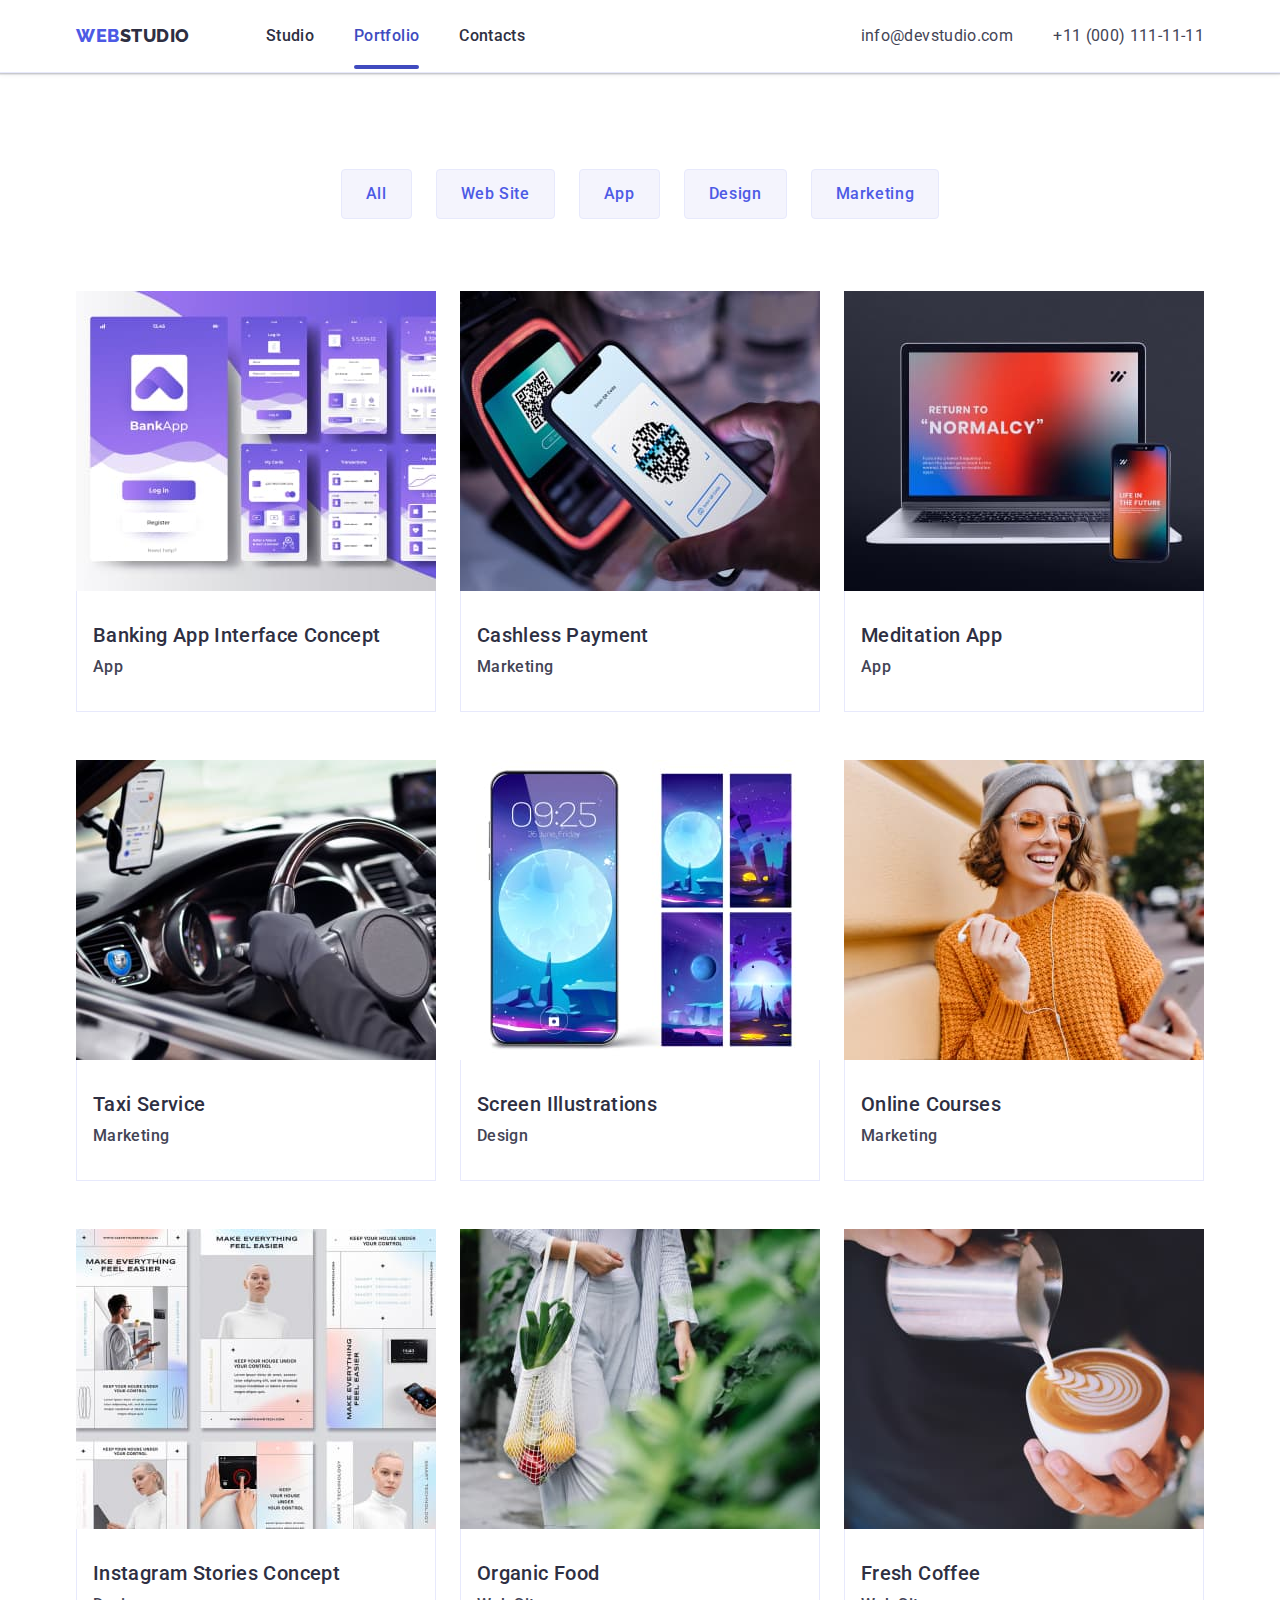
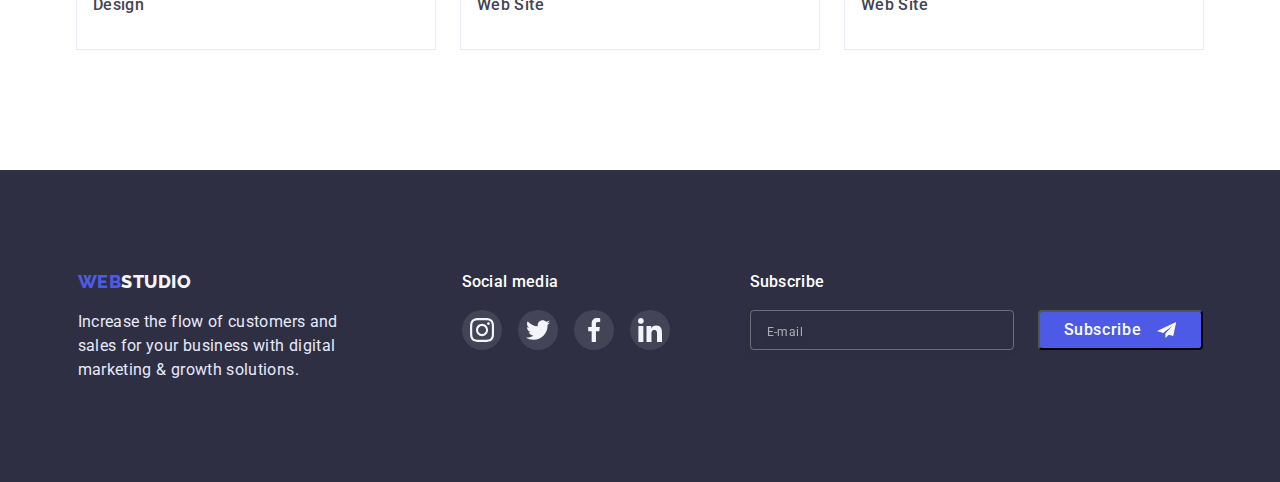
==== commit f3e944b1: "Mistakes corrected" ====
--- a/portfolio.html
+++ b/portfolio.html
@@ -10,6 +10,9 @@
       href="https://cdnjs.cloudflare.com/ajax/libs/modern-normalize/1.0.0/modern-normalize.min.css"
     />
     <link rel="stylesheet" href="./css/styles.css" />
+    <link rel="stylesheet" href="./css/mobile.css" />
+    <link rel="stylesheet" href="./css/tablet.css" />
+    <link rel="stylesheet" href="./css/desktop.css" />
     <link rel="preconnect" href="https://fonts.googleapis.com" />
     <link rel="preconnect" href="https://fonts.gstatic.com" crossorigin />
     <link
--- a/css/styles.css
+++ b/css/styles.css
@@ -165,7 +165,7 @@
 }
 /*---------------services---------------*/
 .services {
-  padding: 96px 16px;
+  padding: 96px 0px;
 }
 .services-container {
 }
@@ -182,14 +182,15 @@
 }
 .services-subtitle {
   font-size: 36px;
-  font-weight: 500;
+  font-weight: 700;
   margin-bottom: 8px;
   font-weight: 500;
   text-align: center;
 }
 .services-description {
   color: var(--text-color);
-  font-weight: 400;
+  font-weight: 500;
+  font-size: 16px;
 }
 /*---------------gallery---------------*/
 .gallery {
@@ -217,13 +218,14 @@
   gap: 72px;
 }
 .team-item {
+  width: 264px;
 }
 .team-content {
   background: var(--secondary-title-color);
   box-shadow: 0px 1px 6px rgba(46, 47, 66, 0.08),
     0px 1px 1px rgba(46, 47, 66, 0.16), 0px 2px 1px rgba(46, 47, 66, 0.08);
   border-radius: 0px 0px 4px 4px;
-  padding: 32px 16px;
+  padding: 32px 0px;
 }
 .team-subtitle {
   font-size: 20px;
@@ -265,7 +267,7 @@
 }
 /*---------------customers---------------*/
 .customers {
-  padding: 96px 16px;
+  padding: 96px 0px;
 }
 .customers-subtitle {
   font-size: 40px;
@@ -277,13 +279,13 @@
 }
 .customers-list {
   display: flex;
+  gap: 16px;
   flex-wrap: wrap;
   justify-content: center;
   align-items: center;
 }
 .customers-item {
   width: calc((100% - 16px) / 2);
-  margin-bottom: 72px;
 }
 
 .customers-item:focus {
@@ -303,6 +305,7 @@
   transition-property: color, border-color;
   transition-duration: 250ms;
   transition-timing-function: cubic-bezier(0.4, 0, 0.2, 1);
+  margin: 0;
 }
 .customers-link:is(:hover, :focus) {
   color: #404bbf;
@@ -349,7 +352,6 @@
   max-width: 264px;
 }
 .footer-social {
-  max-width: 208px;
 }
 .footer-subtitle {
   font-weight: 500;
@@ -364,6 +366,7 @@
   display: flex;
   gap: 16px;
   align-items: center;
+  justify-content: center;
 }
 .footer-social-item {
 }
@@ -413,8 +416,8 @@
   filter: drop-shadow(0px 4px 4px rgba(0, 0, 0, 0.15));
   color: rgba(255, 255, 255, 0.6);
   border-radius: 4px;
-  min-width: 264px;
-  min-height: 40px;
+  width: 298px;
+  height: 40px;
   background-color: transparent;
   outline: transparent;
   padding: 8px 16px;
--- a/css/mobile.css
+++ b/css/mobile.css
@@ -0,0 +1,29 @@
+@media screen and (min-width: 480px) {
+  .container {
+    max-width: 428px;
+  }
+  .hero {
+    background-size: 480px;
+  }
+  .hero-container {
+  }
+  .hero-title {
+    font-size: 36px;
+    width: 320px;
+    height: 80px;
+    margin-bottom: 72px;
+  }
+  .hero-button {
+    margin: auto;
+  }
+  .team-container {
+  }
+  .team-title {
+    font-size: 40px;
+    text-align: center;
+  }
+  .customers-link {
+    width: 168px;
+    height: 88px;
+  }
+}
--- a/css/tablet.css
+++ b/css/tablet.css
@@ -0,0 +1,168 @@
+@media screen and (min-width: 768px) {
+  .container {
+    max-width: 767px;
+  }
+  .menu-open-button {
+    display: none;
+  }
+  .header-list {
+    display: flex;
+    gap: 40px;
+  }
+  .header-item {
+  }
+  .header-item-link {
+    color: #2e2f42;
+    transition-property: color;
+    transition-duration: 250ms;
+    transition-timing-function: cubic-bezier(0.4, 0, 0.2, 1);
+    position: relative;
+  }
+  .header-item-link:hover,
+  .header-item-link:focus {
+    color: #404bbf;
+  }
+  .header-item-link.active {
+    color: #404bbf;
+  }
+  .header-item-link.active::after {
+    content: "";
+    width: 100%;
+    height: 4px;
+    border-radius: 2px;
+    background-color: #404bbf;
+    position: absolute;
+    left: 0;
+    bottom: -24px;
+  }
+  .header-address {
+    margin-left: auto;
+  }
+  .header-address-list {
+    display: flex;
+    flex-direction: column;
+    gap: 4px;
+  }
+  .header-address-list-item {
+  }
+  .header-address-list-link {
+    font-style: normal;
+    font-weight: 400;
+    color: var(--text-color);
+    transition-property: color;
+    transition-duration: 250ms;
+    transition-timing-function: cubic-bezier(0.4, 0, 0.2, 1);
+  }
+  .header-address-list-link:hover,
+  .header-address-list-link:focus {
+    color: #404bbf;
+  }
+  .hero {
+    background-image: linear-gradient(
+        rgba(46, 47, 66, 0.7),
+        rgba(46, 47, 66, 0.7)
+      ),
+      url(../images/bg-tab.jpg);
+    background-repeat: no-repeat;
+    background-position: center;
+    background-size: 768px 100%;
+    padding: 112px 0;
+  }
+  @media (min-device-pixel-ratio: 2),
+    (min-resolution: 192dpi),
+    (min-resolution: 2ddpx) {
+    .hero {
+      background-image: linear-gradient(
+          rgba(46, 47, 66, 0.7),
+          rgba(46, 47, 66, 0.7)
+        ),
+        url(../images/bg-tab-2x.jpg);
+    }
+  }
+  .hero-title {
+    font-size: 56px;
+    width: 496px;
+    height: 120px;
+    margin-left: auto;
+    margin-right: auto;
+  }
+  .hero-button {
+    margin: auto;
+  }
+  .services-subtitle {
+    font-weight: 700;
+    text-align: initial;
+  }
+  .footer-social {
+  }
+  .services-list {
+    display: flex;
+    flex-wrap: wrap;
+    flex-direction: row;
+    gap: 72px 24px;
+  }
+  .services-item {
+    width: calc((100% - 24px) / 2);
+  }
+  .team {
+    background: #f4f4fd;
+    padding: 96px 108px;
+  }
+  .team-list {
+    display: flex;
+    flex-wrap: wrap;
+    flex-direction: row;
+    gap: 24px;
+  }
+  .team-item {
+    width: calc((100% - 24px) / 2);
+  }
+  .team-content {
+    max-width: 264px;
+  }
+  .customers-list {
+    gap: 24px;
+  }
+  .customers-item {
+    width: calc((100% - 24px) / 3);
+    margin-bottom: 72px;
+  }
+  .footer-container {
+    padding: 0;
+    width: 496px;
+    align-items: start;
+  }
+  .footer-main-container {
+    margin-bottom: 0px;
+  }
+  .footer-input {
+    width: 264px;
+  }
+  .footer-wrap-tab {
+    display: flex;
+    gap: 24px;
+  }
+
+  .footer-subscribe-form {
+    display: flex;
+    flex-direction: row;
+    gap: 24px;
+  }
+  .footer-subtitle {
+    text-align: start;
+  }
+  .footer-link {
+    display: flex;
+    justify-content: start;
+  }
+  .subscribe-text {
+    text-align: start;
+  }
+  .modal {
+    width: 408px;
+    height: 584px;
+  }
+}
+.mobile-menu {
+  display: none;
+}
--- a/css/desktop.css
+++ b/css/desktop.css
@@ -0,0 +1,131 @@
+@media screen and (min-width: 1200px) {
+  .container {
+    max-width: 1158px;
+  }
+  .header-address-list {
+    display: flex;
+    flex-direction: row;
+    align-items: center;
+    gap: 40px;
+  }
+  .hero {
+    background-image: linear-gradient(
+        rgba(46, 47, 66, 0.7),
+        rgba(46, 47, 66, 0.7)
+      ),
+      url(../images/hero-bg.jpg);
+    background-repeat: no-repeat;
+    background-position: center;
+    background-size: 1440px 100%;
+    padding: 188px 0;
+  }
+  @media (min-device-pixel-ratio: 2),
+    (min-resolution: 192dpi),
+    (min-resolution: 2ddpx) {
+    .hero {
+      background-image: linear-gradient(
+          rgba(46, 47, 66, 0.7),
+          rgba(46, 47, 66, 0.7)
+        ),
+        url(../images/hero-bg-2x.jpg);
+    }
+  }
+  .hero-title {
+    font-size: 56px;
+    width: 496px;
+    margin-left: auto;
+    margin-right: auto;
+  }
+  .services {
+    padding-top: 120px;
+    padding-bottom: 0;
+  }
+  .services-subtitle {
+    font-weight: 500;
+    font-size: 20px;
+  }
+  .services-description {
+    font-weight: 400;
+  }
+  .services-icon-link {
+    display: flex;
+    justify-content: center;
+    align-items: center;
+    height: 112px;
+    background-color: #f4f4fd;
+    margin-bottom: 8px;
+  }
+  .services-icon-item {
+    width: 64px;
+    height: 64px;
+  }
+  .services-list {
+    display: flex;
+    flex-grow: 1;
+    gap: 24px;
+  }
+  .services-item {
+    width: calc((100% - 72px) / 4);
+  }
+  .gallery {
+    display: flex;
+    padding: 120px 0;
+  }
+  .gallery-content {
+    display: flex;
+    flex-wrap: wrap;
+    gap: 24px;
+  }
+  .gallery-title {
+    font-size: 36px;
+    line-height: 1.11;
+    text-align: center;
+    text-transform: capitalize;
+    margin-bottom: 72px;
+  }
+  .gallery-list {
+  }
+  .gallery-item {
+  }
+  .team {
+    padding: 120px 0;
+  }
+  .team-item {
+    width: calc((100% - 72px) / 4);
+  }
+  .customers {
+    padding: 130px 0 120px;
+  }
+  .customers-subtitle {
+    font-size: 36px;
+  }
+  .customers-list {
+    display: flex;
+    flex-wrap: wrap;
+    gap: 24px;
+    justify-content: center;
+    align-items: center;
+  }
+  .customers-item {
+    width: calc((100% - 120px) / 6);
+  }
+  .footer {
+    background: #2e2f42;
+    padding: 100px 0;
+  }
+  .footer-container {
+    display: flex;
+    gap: 80px;
+    align-items: start;
+    flex-direction: row;
+    flex-wrap: nowrap;
+    width: 100%;
+  }
+  .footer-subscribe-form {
+    display: flex;
+    gap: 24px;
+  }
+  .footer-wrap-tab {
+    gap: 120px;
+  }
+}
